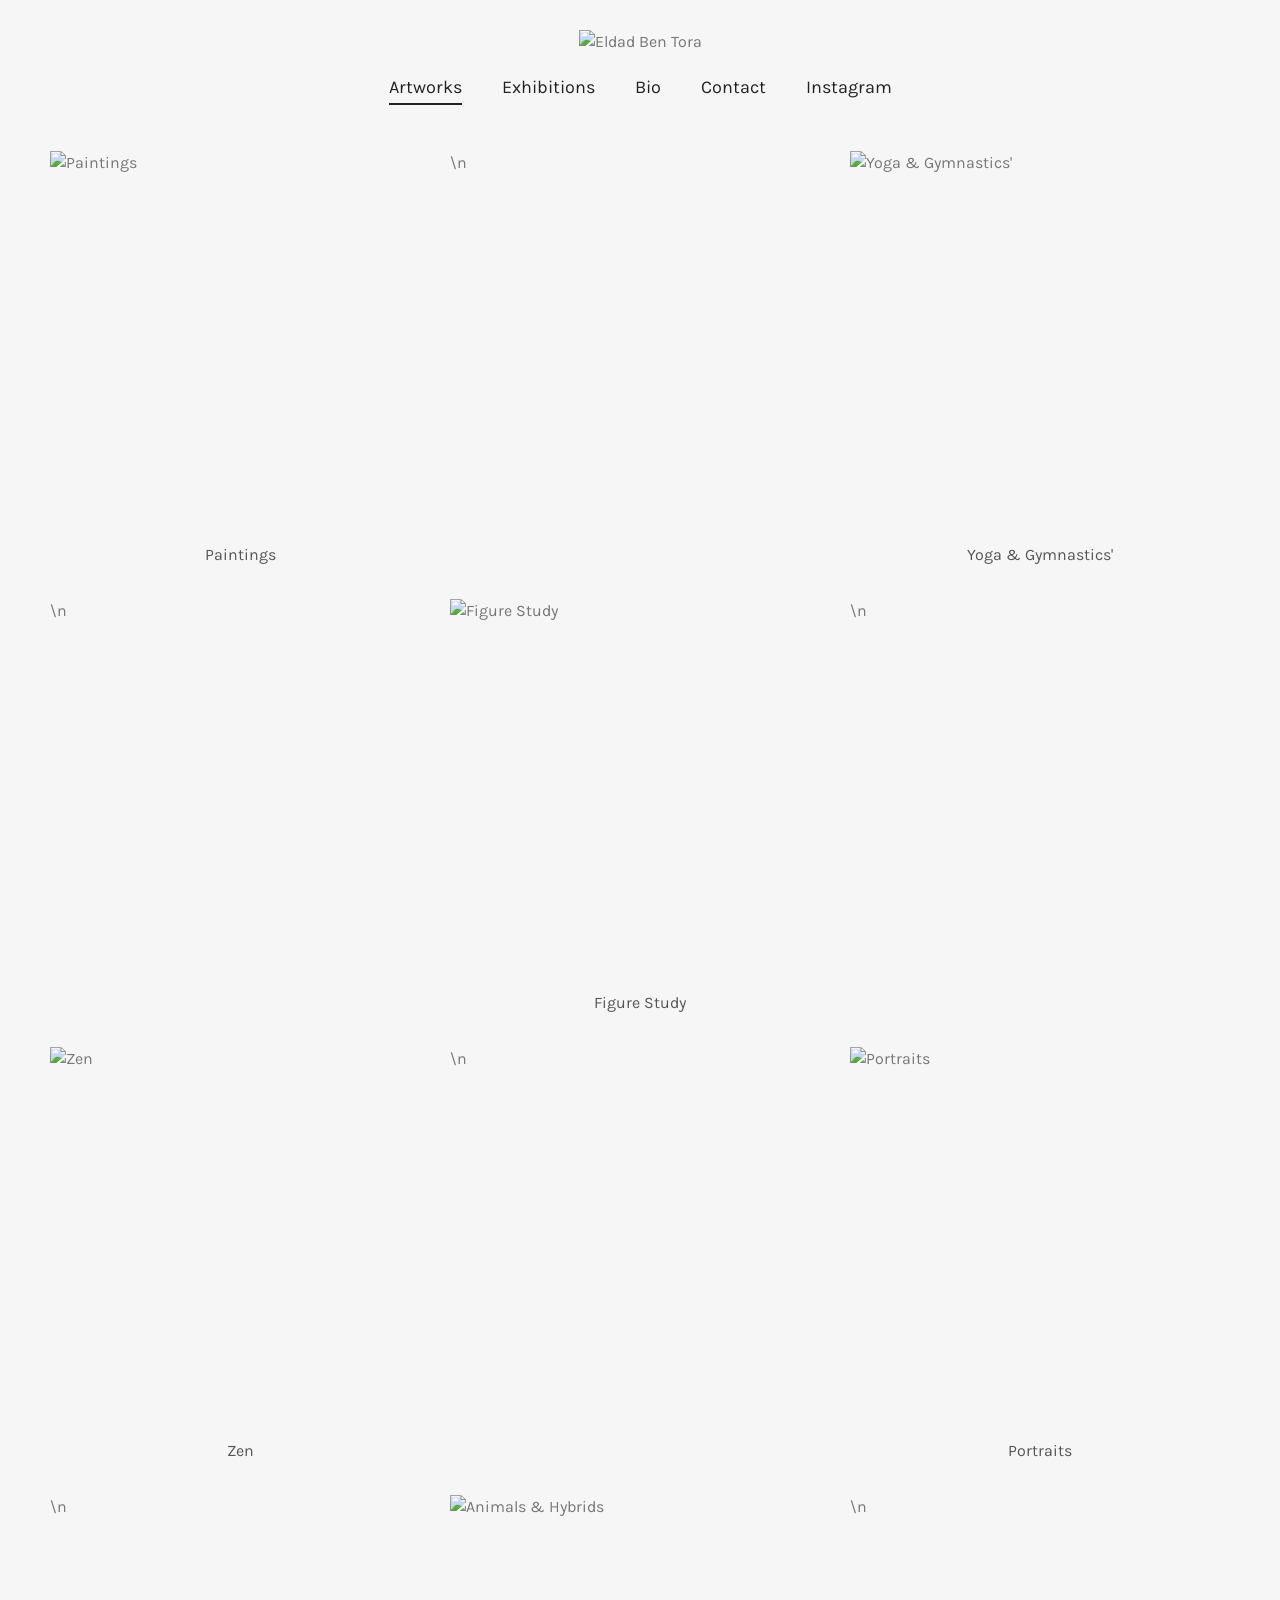
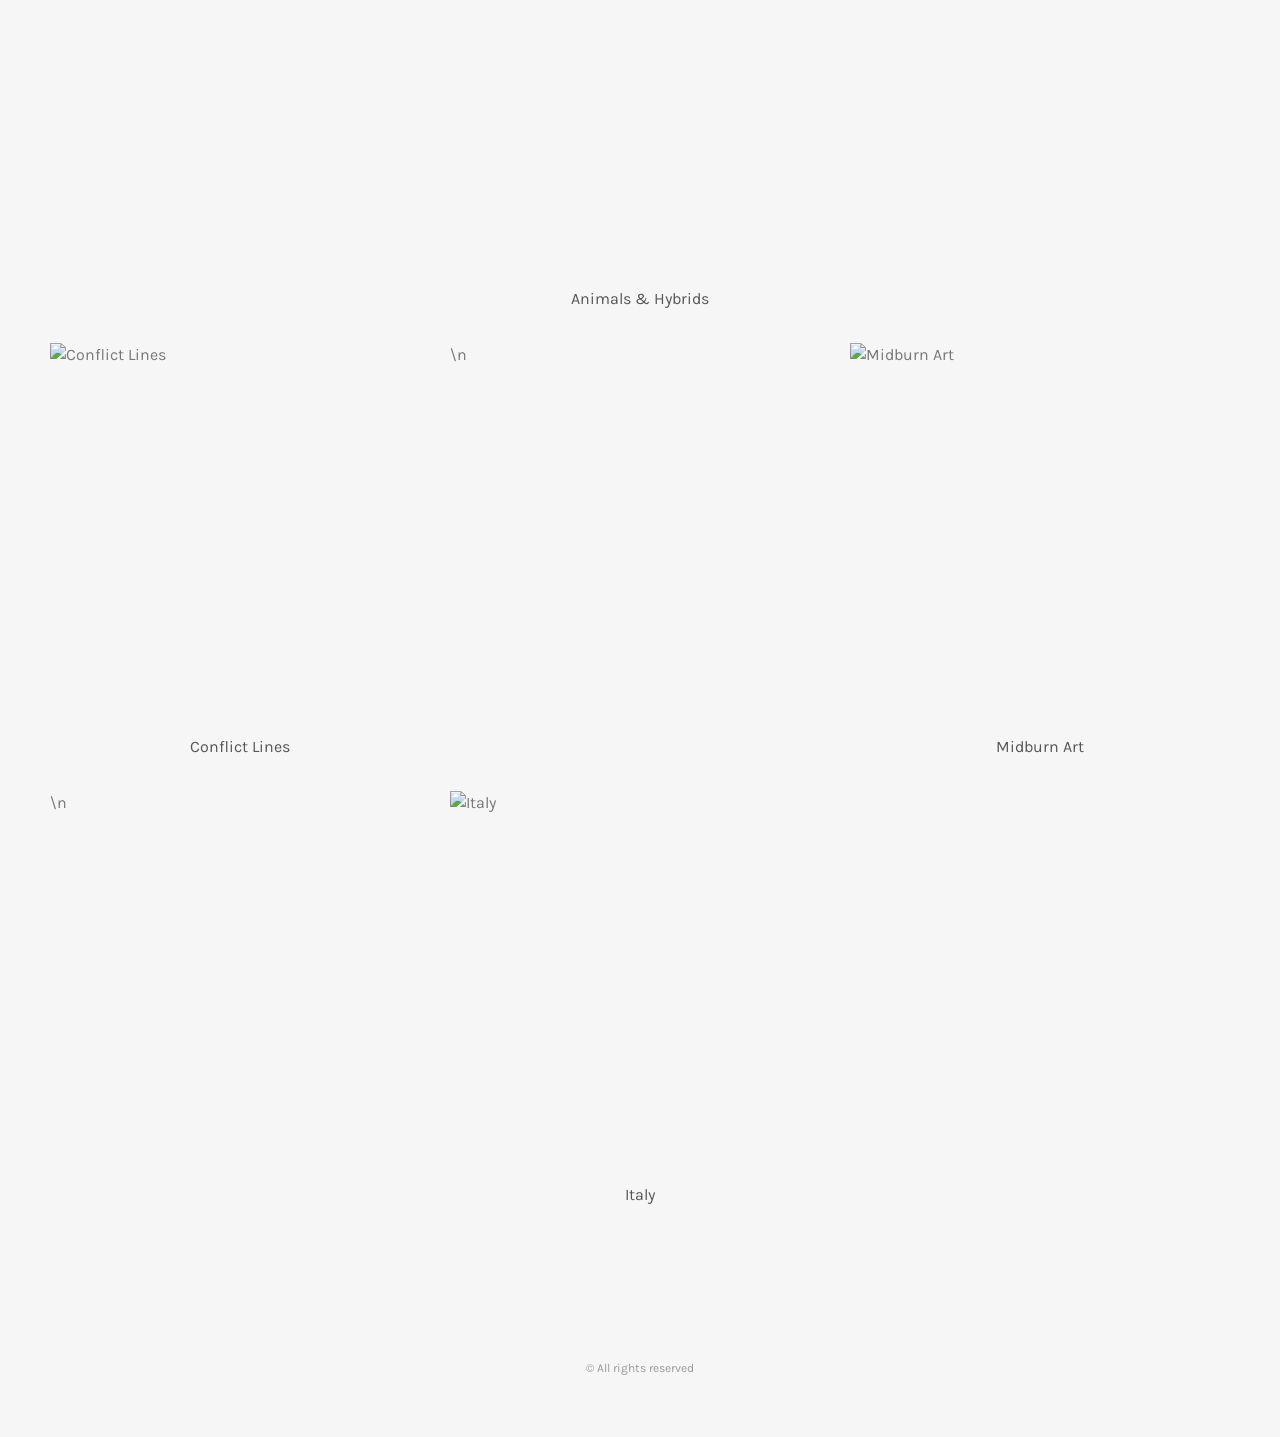
==== artworks/index.html @ 2fcf6ade "Create index.html" ====
<!DOCTYPE html>
<html lang="en">
<head>
<meta charset="UTF-8">
<meta name="viewport" content="width=device-width, initial-scale=1.0">
<title>Drawings and paintings by Eldad Ben Tora - Eldad Ben Tora's Portfolio</title>
<link rel="stylesheet" href="/css/style.css">
</head>
<body>
<header>
  <a href="/" class="logo-link">
    <img src="https://format.creatorcdn.com/0f0a5104-fc43-41b7-b732-f68657469186/0/0/0/0,0,2900,700,960,700/0-0-0/1f4c586d-6fcb-4d92-a071-f5278bee3d7c/1/1/EBT6.png" alt="Eldad Ben Tora" class="logo">
  </a>
  <nav>
    <ul>
      <li class="item selected"><a href="/artworks">Artworks</a></li>
      <li class="item"><a href="/exhibitions">Exhibitions</a></li>
      <li class="item"><a href="/bio">Bio</a></li>
      <li class="item"><a href="/contact">Contact</a></li>
      <li class="item"><a href="https://www.instagram.com/art.by.eldad" target="_blank" rel="noopener">Instagram</a></li>
    </ul>
  </nav>
</header>
<main>
  <div class="artwork-grid">
  <div class="artwork-item"><a href="/artworks/paintings" class="artwork-category"><img src="https://format.creatorcdn.com/0f0a5104-fc43-41b7-b732-f68657469186/0/0/0/53,106,474,527,400,400/0-0-0/f728ad2e-c3bc-46a6-b034-6a173315023b/1/2/964c07_a39491e2a53f4927968f55b7464bc3d4~mv2.webp" alt="Paintings" loading="lazy"></a><div class="artwork-category-title">Paintings</div></div>\n  <div class="artwork-item"><a href="/artworks/body" class="artwork-category"><img src="https://format.creatorcdn.com/0f0a5104-fc43-41b7-b732-f68657469186/0/0/0/215,22,1557,1364,400,400/0-0-0/ec7a983e-644d-41c9-bd8b-bf77e617b256/1/2/20240806_151515.jpg" alt="Yoga & Gymnastics'" loading="lazy"></a><div class="artwork-category-title">Yoga & Gymnastics'</div></div>\n  <div class="artwork-item"><a href="/artworks/figure-study" class="artwork-category"><img src="https://format.creatorcdn.com/0f0a5104-fc43-41b7-b732-f68657469186/0/0/0/0,513,2505,3018,400,400/0-0-0/1d5f5ac3-4804-42f3-a9f0-b1c32ffd4b2f/1/2/20201006_125530.jpg" alt="Figure Study" loading="lazy"></a><div class="artwork-category-title">Figure Study</div></div>\n  <div class="artwork-item"><a href="/artworks/zen" class="artwork-category"><img src="https://format.creatorcdn.com/0f0a5104-fc43-41b7-b732-f68657469186/0/0/0/1080,317,2577,1814,400,400/0-0-0/73eb2ce1-e8f9-4ee2-be63-7658ef338952/1/2/20240220_141107~2.jpg" alt="Zen" loading="lazy"></a><div class="artwork-category-title">Zen</div></div>\n  <div class="artwork-item"><a href="/artworks/portraits" class="artwork-category"><img src="https://format.creatorcdn.com/0f0a5104-fc43-41b7-b732-f68657469186/0/0/0/695,453,2332,2091,400,400/0-0-0/16691c66-45b0-4b1e-a230-a2b52ade3319/1/2/IMG_20200704_145941.jpg" alt="Portraits" loading="lazy"></a><div class="artwork-category-title">Portraits</div></div>\n  <div class="artwork-item"><a href="/artworks/animals" class="artwork-category"><img src="https://format.creatorcdn.com/0f0a5104-fc43-41b7-b732-f68657469186/0/0/0/787,108,2358,1679,400,400/0-0-0/cf5c4dcd-28ed-4890-9f5e-cda8e5965382/1/2/20240912_173924.jpg" alt="Animals & Hybrids" loading="lazy"></a><div class="artwork-category-title">Animals & Hybrids</div></div>\n  <div class="artwork-item"><a href="/artworks/maps" class="artwork-category"><img src="https://format.creatorcdn.com/0f0a5104-fc43-41b7-b732-f68657469186/0/0/0/875,0,2377,1502,400,400/0-0-0/e4f3ad2a-65a2-4cd3-a7a6-d68d6e2dad93/1/2/20230627_140455.jpg" alt="Conflict Lines" loading="lazy"></a><div class="artwork-category-title">Conflict Lines</div></div>\n  <div class="artwork-item"><a href="/artworks/midburn-art" class="artwork-category"><img src="https://format.creatorcdn.com/0f0a5104-fc43-41b7-b732-f68657469186/0/0/0/63,0,697,634,400,400/0-0-0/6386c3c4-c040-4f77-a625-50e7cbd58a82/1/2/964c07_3744c6c40a854194a92b27ff9aff8bfc~mv2.webp" alt="Midburn Art" loading="lazy"></a><div class="artwork-category-title">Midburn Art</div></div>\n  <div class="artwork-item"><a href="/artworks/italy" class="artwork-category"><img src="https://format.creatorcdn.com/0f0a5104-fc43-41b7-b732-f68657469186/0/0/0/533,0,3022,2489,400,400/0-0-0/af54c8ac-f24d-4413-ad57-8239fa208ef5/1/2/20201006_101326.jpg" alt="Italy" loading="lazy"></a><div class="artwork-category-title">Italy</div></div>
  </div>
</main>
<footer>
  <p>&copy; All rights reserved</p>
</footer>
</body>
</html>
---- css/style.css ----
/* Eldad Ben Tora Portfolio - CSS */
@import url('https://fonts.googleapis.com/css2?family=Karla:wght@400;700&display=swap');

*, *::before, *::after {
  box-sizing: border-box;
  margin: 0;
  padding: 0;
}

body {
  background-color: #f7f6f6;
  color: #777;
  font-family: 'Karla', sans-serif;
  font-size: 16px;
  line-height: 1.5;
}

a {
  color: inherit;
  text-decoration: none;
}

/* Header */
header {
  padding: 30px 0 50px;
  text-align: center;
}

.logo-link {
  display: block;
  margin-bottom: 20px;
}

.logo {
  max-width: 250px;
  height: auto;
}

/* Navigation */
nav ul {
  list-style: none;
  display: flex;
  justify-content: center;
  gap: 40px;
  padding: 0;
}

nav ul li a {
  font-size: 18px;
  color: #222;
  text-decoration: none;
  padding-bottom: 5px;
  border-bottom: 2px solid transparent;
  transition: border-color 0.2s;
}

nav ul li.selected a,
nav ul li a:hover {
  border-bottom-color: #222;
}

/* Main content */
main {
  padding: 0 50px;
  max-width: 1300px;
  margin: 0 auto;
}

/* Artwork grid (categories) */
.artwork-grid {
  display: grid;
  grid-template-columns: repeat(3, 1fr);
  gap: 20px;
  margin-bottom: 60px;
}

.artwork-category {
  display: block;
  position: relative;
  cursor: pointer;
}

.artwork-category img {
  width: 100%;
  aspect-ratio: 1;
  object-fit: cover;
  display: block;
}

.artwork-category-title {
  text-align: center;
  padding: 12px 0;
  color: #555;
  font-size: 16px;
}

/* Gallery grid */
.gallery-grid {
  display: grid;
  grid-template-columns: repeat(2, 1fr);
  gap: 20px;
  margin-bottom: 60px;
}

.gallery-grid img {
  width: 100%;
  height: auto;
  display: block;
  cursor: pointer;
  transition: opacity 0.2s;
}

.gallery-grid img:hover {
  opacity: 0.85;
}

/* Lightbox */
.lightbox {
  display: none;
  position: fixed;
  top: 0; left: 0;
  width: 100%; height: 100%;
  background: rgba(0,0,0,0.9);
  z-index: 1000;
  justify-content: center;
  align-items: center;
  cursor: pointer;
}

.lightbox.active {
  display: flex;
}

.lightbox img {
  max-width: 90vw;
  max-height: 90vh;
  object-fit: contain;
}

.lightbox-close {
  position: absolute;
  top: 20px;
  right: 30px;
  color: #fff;
  font-size: 40px;
  cursor: pointer;
  font-weight: bold;
  line-height: 1;
}

/* Exhibitions page */
.exhibitions-content {
  max-width: 800px;
  margin: 0 auto 40px;
}

.exhibitions-content ul {
  list-style: none;
  padding: 0;
}

.exhibitions-content ul li {
  padding: 10px 0;
  border-bottom: 1px solid #e5e5e5;
  font-size: 16px;
  color: #555;
}

.exhibitions-photos {
  display: grid;
  grid-template-columns: repeat(2, 1fr);
  gap: 20px;
  margin-bottom: 60px;
}

.exhibitions-photos img {
  width: 100%;
  height: auto;
  display: block;
}

/* Bio page */
.bio-content {
  display: grid;
  grid-template-columns: 380px 1fr;
  gap: 60px;
  max-width: 1000px;
  margin: 0 auto 60px;
}

.bio-content img {
  width: 100%;
  height: auto;
}

.bio-text h2 {
  font-size: 22px;
  font-weight: bold;
  color: #333;
  margin-bottom: 20px;
}

.bio-text p {
  margin-bottom: 16px;
  line-height: 1.7;
}

/* Contact page */
.contact-content {
  display: grid;
  grid-template-columns: 380px 1fr;
  gap: 60px;
  max-width: 900px;
  margin: 0 auto 60px;
}

.contact-content img {
  width: 100%;
  height: auto;
}

.contact-info {
  font-size: 14px;
  color: #777;
  margin-top: 12px;
}

.contact-info a {
  color: #555;
}

.contact-form {
  display: flex;
  flex-direction: column;
  gap: 12px;
}

.contact-form input,
.contact-form textarea {
  width: 100%;
  padding: 12px;
  border: 1px solid #ddd;
  background: #fff;
  font-family: 'Karla', sans-serif;
  font-size: 15px;
  color: #555;
  outline: none;
  border-radius: 0;
}

.contact-form textarea {
  height: 200px;
  resize: vertical;
}

.contact-form button {
  background: #222;
  color: #fff;
  border: none;
  padding: 12px 24px;
  font-size: 15px;
  cursor: pointer;
  font-family: 'Karla', sans-serif;
  align-self: flex-start;
}

.contact-form button:hover {
  background: #444;
}

.contact-form h2 {
  font-size: 22px;
  font-weight: bold;
  color: #333;
  margin-bottom: 10px;
}

/* Footer */
footer {
  text-align: center;
  padding: 80px 0 60px;
  font-size: 12px;
  color: #999;
}

/* Back link */
.back-link {
  display: inline-block;
  margin-bottom: 30px;
  color: #555;
  font-size: 14px;
}

.back-link::before {
  content: '\2190 ';
}

/* Responsive */
@media (max-width: 768px) {
  main {
    padding: 0 20px;
  }
  
  .artwork-grid {
    grid-template-columns: repeat(2, 1fr);
    gap: 15px;
  }
  
  .gallery-grid {
    grid-template-columns: 1fr;
  }
  
  .bio-content,
  .contact-content {
    grid-template-columns: 1fr;
  }
  
  nav ul {
    gap: 20px;
    flex-wrap: wrap;
  }
  
  .exhibitions-photos {
    grid-template-columns: 1fr;
  }
}

@media (max-width: 480px) {
  .artwork-grid {
    grid-template-columns: 1fr;
  }
}
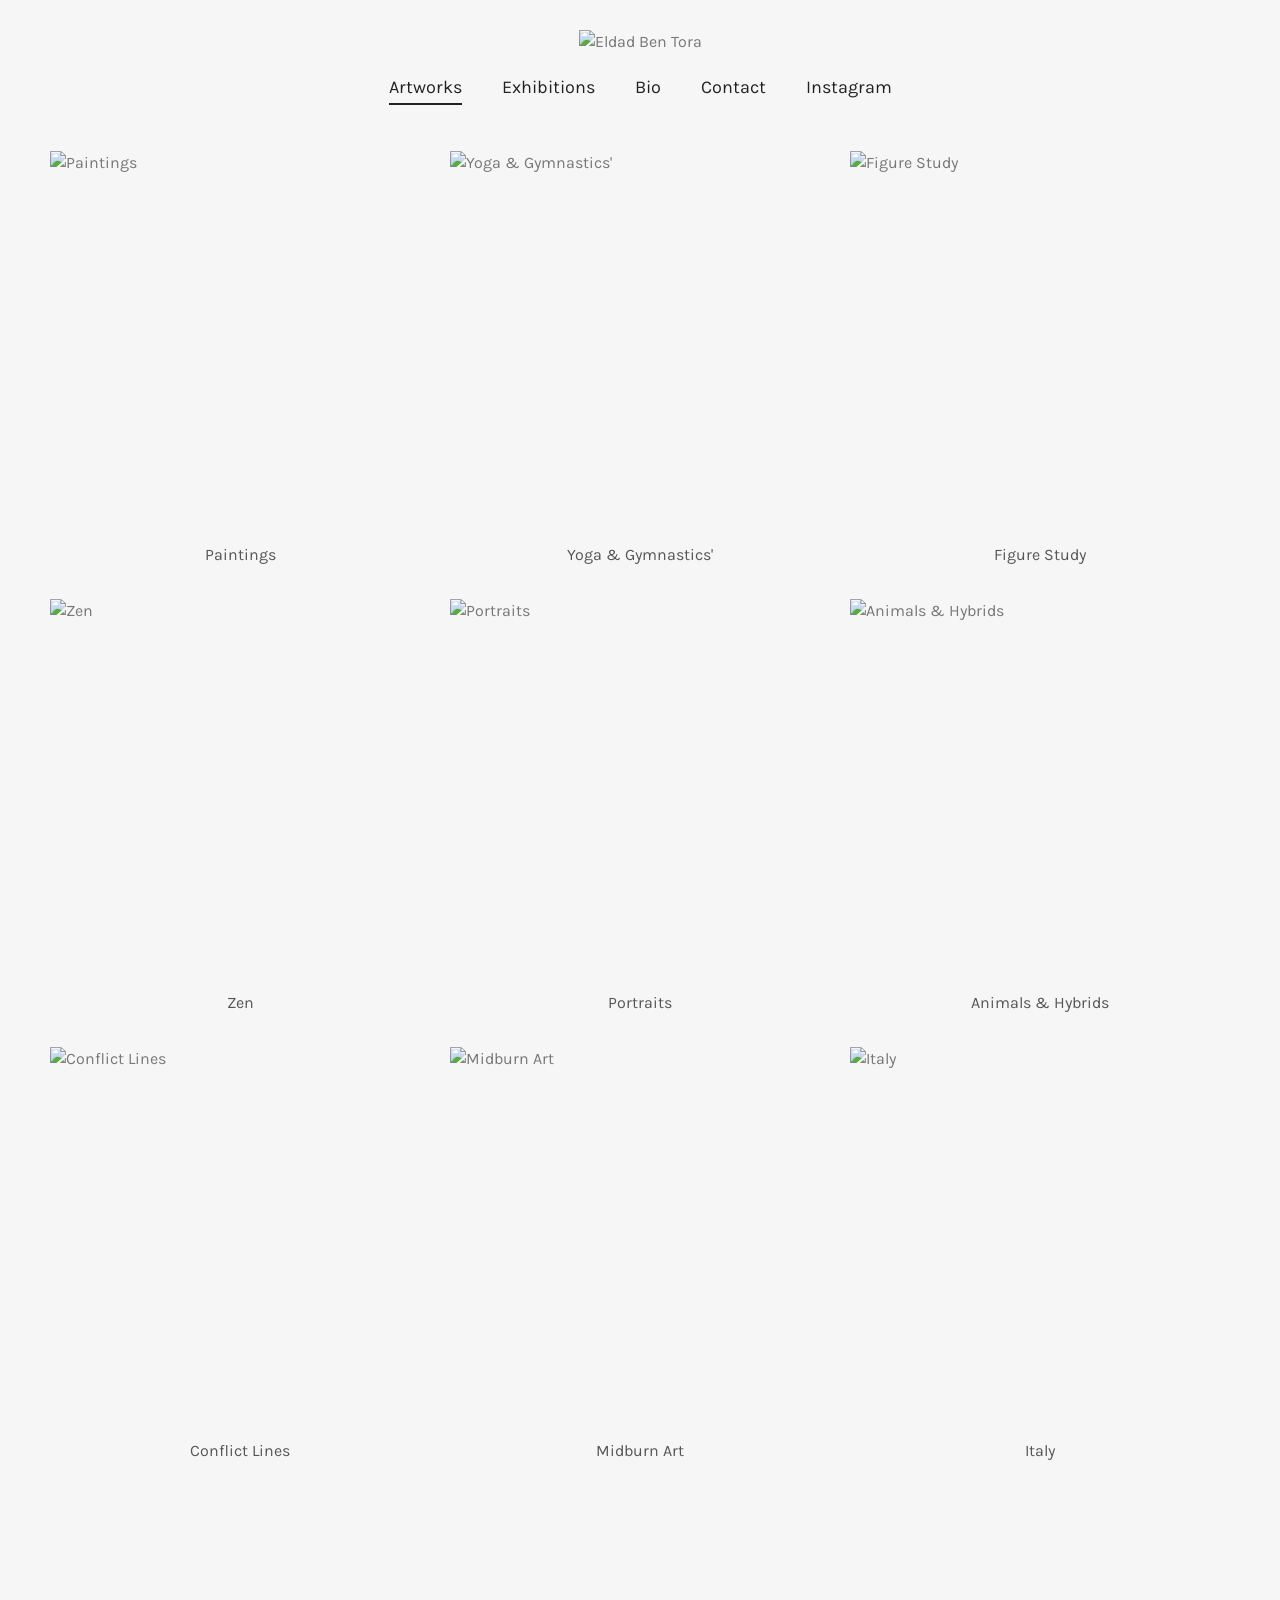
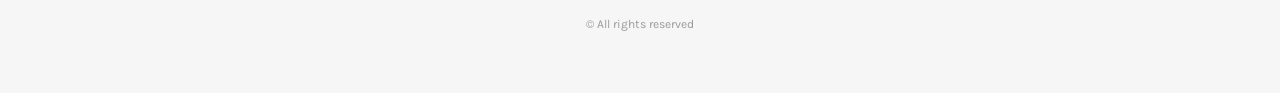
==== commit 18999ad2: "Update index.html" ====
--- a/artworks/index.html
+++ b/artworks/index.html
@@ -1,33 +1 @@
-<!DOCTYPE html>
-<html lang="en">
-<head>
-<meta charset="UTF-8">
-<meta name="viewport" content="width=device-width, initial-scale=1.0">
-<title>Drawings and paintings by Eldad Ben Tora - Eldad Ben Tora's Portfolio</title>
-<link rel="stylesheet" href="/css/style.css">
-</head>
-<body>
-<header>
-  <a href="/" class="logo-link">
-    <img src="https://format.creatorcdn.com/0f0a5104-fc43-41b7-b732-f68657469186/0/0/0/0,0,2900,700,960,700/0-0-0/1f4c586d-6fcb-4d92-a071-f5278bee3d7c/1/1/EBT6.png" alt="Eldad Ben Tora" class="logo">
-  </a>
-  <nav>
-    <ul>
-      <li class="item selected"><a href="/artworks">Artworks</a></li>
-      <li class="item"><a href="/exhibitions">Exhibitions</a></li>
-      <li class="item"><a href="/bio">Bio</a></li>
-      <li class="item"><a href="/contact">Contact</a></li>
-      <li class="item"><a href="https://www.instagram.com/art.by.eldad" target="_blank" rel="noopener">Instagram</a></li>
-    </ul>
-  </nav>
-</header>
-<main>
-  <div class="artwork-grid">
-  <div class="artwork-item"><a href="/artworks/paintings" class="artwork-category"><img src="https://format.creatorcdn.com/0f0a5104-fc43-41b7-b732-f68657469186/0/0/0/53,106,474,527,400,400/0-0-0/f728ad2e-c3bc-46a6-b034-6a173315023b/1/2/964c07_a39491e2a53f4927968f55b7464bc3d4~mv2.webp" alt="Paintings" loading="lazy"></a><div class="artwork-category-title">Paintings</div></div>\n  <div class="artwork-item"><a href="/artworks/body" class="artwork-category"><img src="https://format.creatorcdn.com/0f0a5104-fc43-41b7-b732-f68657469186/0/0/0/215,22,1557,1364,400,400/0-0-0/ec7a983e-644d-41c9-bd8b-bf77e617b256/1/2/20240806_151515.jpg" alt="Yoga & Gymnastics'" loading="lazy"></a><div class="artwork-category-title">Yoga & Gymnastics'</div></div>\n  <div class="artwork-item"><a href="/artworks/figure-study" class="artwork-category"><img src="https://format.creatorcdn.com/0f0a5104-fc43-41b7-b732-f68657469186/0/0/0/0,513,2505,3018,400,400/0-0-0/1d5f5ac3-4804-42f3-a9f0-b1c32ffd4b2f/1/2/20201006_125530.jpg" alt="Figure Study" loading="lazy"></a><div class="artwork-category-title">Figure Study</div></div>\n  <div class="artwork-item"><a href="/artworks/zen" class="artwork-category"><img src="https://format.creatorcdn.com/0f0a5104-fc43-41b7-b732-f68657469186/0/0/0/1080,317,2577,1814,400,400/0-0-0/73eb2ce1-e8f9-4ee2-be63-7658ef338952/1/2/20240220_141107~2.jpg" alt="Zen" loading="lazy"></a><div class="artwork-category-title">Zen</div></div>\n  <div class="artwork-item"><a href="/artworks/portraits" class="artwork-category"><img src="https://format.creatorcdn.com/0f0a5104-fc43-41b7-b732-f68657469186/0/0/0/695,453,2332,2091,400,400/0-0-0/16691c66-45b0-4b1e-a230-a2b52ade3319/1/2/IMG_20200704_145941.jpg" alt="Portraits" loading="lazy"></a><div class="artwork-category-title">Portraits</div></div>\n  <div class="artwork-item"><a href="/artworks/animals" class="artwork-category"><img src="https://format.creatorcdn.com/0f0a5104-fc43-41b7-b732-f68657469186/0/0/0/787,108,2358,1679,400,400/0-0-0/cf5c4dcd-28ed-4890-9f5e-cda8e5965382/1/2/20240912_173924.jpg" alt="Animals & Hybrids" loading="lazy"></a><div class="artwork-category-title">Animals & Hybrids</div></div>\n  <div class="artwork-item"><a href="/artworks/maps" class="artwork-category"><img src="https://format.creatorcdn.com/0f0a5104-fc43-41b7-b732-f68657469186/0/0/0/875,0,2377,1502,400,400/0-0-0/e4f3ad2a-65a2-4cd3-a7a6-d68d6e2dad93/1/2/20230627_140455.jpg" alt="Conflict Lines" loading="lazy"></a><div class="artwork-category-title">Conflict Lines</div></div>\n  <div class="artwork-item"><a href="/artworks/midburn-art" class="artwork-category"><img src="https://format.creatorcdn.com/0f0a5104-fc43-41b7-b732-f68657469186/0/0/0/63,0,697,634,400,400/0-0-0/6386c3c4-c040-4f77-a625-50e7cbd58a82/1/2/964c07_3744c6c40a854194a92b27ff9aff8bfc~mv2.webp" alt="Midburn Art" loading="lazy"></a><div class="artwork-category-title">Midburn Art</div></div>\n  <div class="artwork-item"><a href="/artworks/italy" class="artwork-category"><img src="https://format.creatorcdn.com/0f0a5104-fc43-41b7-b732-f68657469186/0/0/0/533,0,3022,2489,400,400/0-0-0/af54c8ac-f24d-4413-ad57-8239fa208ef5/1/2/20201006_101326.jpg" alt="Italy" loading="lazy"></a><div class="artwork-category-title">Italy</div></div>
-  </div>
-</main>
-<footer>
-  <p>&copy; All rights reserved</p>
-</footer>
-</body>
-</html>
+<!DOCTYPE html><html lang="en"><head><meta charset="UTF-8"><meta name="viewport" content="width=device-width, initial-scale=1.0"><title>Drawings and paintings by Eldad Ben Tora - Portfolio</title><link rel="stylesheet" href="/css/style.css"></head><body><header><a href="/" class="logo-link"><img src="https://format.creatorcdn.com/0f0a5104-fc43-41b7-b732-f68657469186/0/0/0/0,0,2900,700,960,700/0-0-0/1f4c586d-6fcb-4d92-a071-f5278bee3d7c/1/1/EBT6.png" alt="Eldad Ben Tora" class="logo"></a><nav><ul><li class="item selected"><a href="/artworks">Artworks</a></li><li class="item"><a href="/exhibitions">Exhibitions</a></li><li class="item"><a href="/bio">Bio</a></li><li class="item"><a href="/contact">Contact</a></li><li class="item"><a href="https://www.instagram.com/art.by.eldad" target="_blank" rel="noopener">Instagram</a></li></ul></nav></header><main><div class="artwork-grid"><div class="artwork-item"><a href="/artworks/paintings" class="artwork-category"><img src="https://format.creatorcdn.com/0f0a5104-fc43-41b7-b732-f68657469186/0/0/0/53,106,474,527,400,400/0-0-0/f728ad2e-c3bc-46a6-b034-6a173315023b/1/2/964c07_a39491e2a53f4927968f55b7464bc3d4~mv2.webp" alt="Paintings" loading="lazy"></a><div class="artwork-category-title">Paintings</div></div><div class="artwork-item"><a href="/artworks/body" class="artwork-category"><img src="https://format.creatorcdn.com/0f0a5104-fc43-41b7-b732-f68657469186/0/0/0/215,22,1557,1364,400,400/0-0-0/ec7a983e-644d-41c9-bd8b-bf77e617b256/1/2/20240806_151515.jpg" alt="Yoga &amp; Gymnastics'" loading="lazy"></a><div class="artwork-category-title">Yoga &amp; Gymnastics'</div></div><div class="artwork-item"><a href="/artworks/figure-study" class="artwork-category"><img src="https://format.creatorcdn.com/0f0a5104-fc43-41b7-b732-f68657469186/0/0/0/0,513,2505,3018,400,400/0-0-0/1d5f5ac3-4804-42f3-a9f0-b1c32ffd4b2f/1/2/20201006_125530.jpg" alt="Figure Study" loading="lazy"></a><div class="artwork-category-title">Figure Study</div></div><div class="artwork-item"><a href="/artworks/zen" class="artwork-category"><img src="https://format.creatorcdn.com/0f0a5104-fc43-41b7-b732-f68657469186/0/0/0/1080,317,2577,1814,400,400/0-0-0/73eb2ce1-e8f9-4ee2-be63-7658ef338952/1/2/20240220_141107~2.jpg" alt="Zen" loading="lazy"></a><div class="artwork-category-title">Zen</div></div><div class="artwork-item"><a href="/artworks/portraits" class="artwork-category"><img src="https://format.creatorcdn.com/0f0a5104-fc43-41b7-b732-f68657469186/0/0/0/695,453,2332,2091,400,400/0-0-0/16691c66-45b0-4b1e-a230-a2b52ade3319/1/2/IMG_20200704_145941.jpg" alt="Portraits" loading="lazy"></a><div class="artwork-category-title">Portraits</div></div><div class="artwork-item"><a href="/artworks/animals" class="artwork-category"><img src="https://format.creatorcdn.com/0f0a5104-fc43-41b7-b732-f68657469186/0/0/0/787,108,2358,1679,400,400/0-0-0/cf5c4dcd-28ed-4890-9f5e-cda8e5965382/1/2/20240912_173924.jpg" alt="Animals &amp; Hybrids" loading="lazy"></a><div class="artwork-category-title">Animals &amp; Hybrids</div></div><div class="artwork-item"><a href="/artworks/maps" class="artwork-category"><img src="https://format.creatorcdn.com/0f0a5104-fc43-41b7-b732-f68657469186/0/0/0/875,0,2377,1502,400,400/0-0-0/e4f3ad2a-65a2-4cd3-a7a6-d68d6e2dad93/1/2/20230627_140455.jpg" alt="Conflict Lines" loading="lazy"></a><div class="artwork-category-title">Conflict Lines</div></div><div class="artwork-item"><a href="/artworks/midburn-art" class="artwork-category"><img src="https://format.creatorcdn.com/0f0a5104-fc43-41b7-b732-f68657469186/0/0/0/63,0,697,634,400,400/0-0-0/6386c3c4-c040-4f77-a625-50e7cbd58a82/1/2/964c07_3744c6c40a854194a92b27ff9aff8bfc~mv2.webp" alt="Midburn Art" loading="lazy"></a><div class="artwork-category-title">Midburn Art</div></div><div class="artwork-item"><a href="/artworks/italy" class="artwork-category"><img src="https://format.creatorcdn.com/0f0a5104-fc43-41b7-b732-f68657469186/0/0/0/533,0,3022,2489,400,400/0-0-0/af54c8ac-f24d-4413-ad57-8239fa208ef5/1/2/20201006_101326.jpg" alt="Italy" loading="lazy"></a><div class="artwork-category-title">Italy</div></div></div></main><footer><p>&copy; All rights reserved</p></footer></body></html>
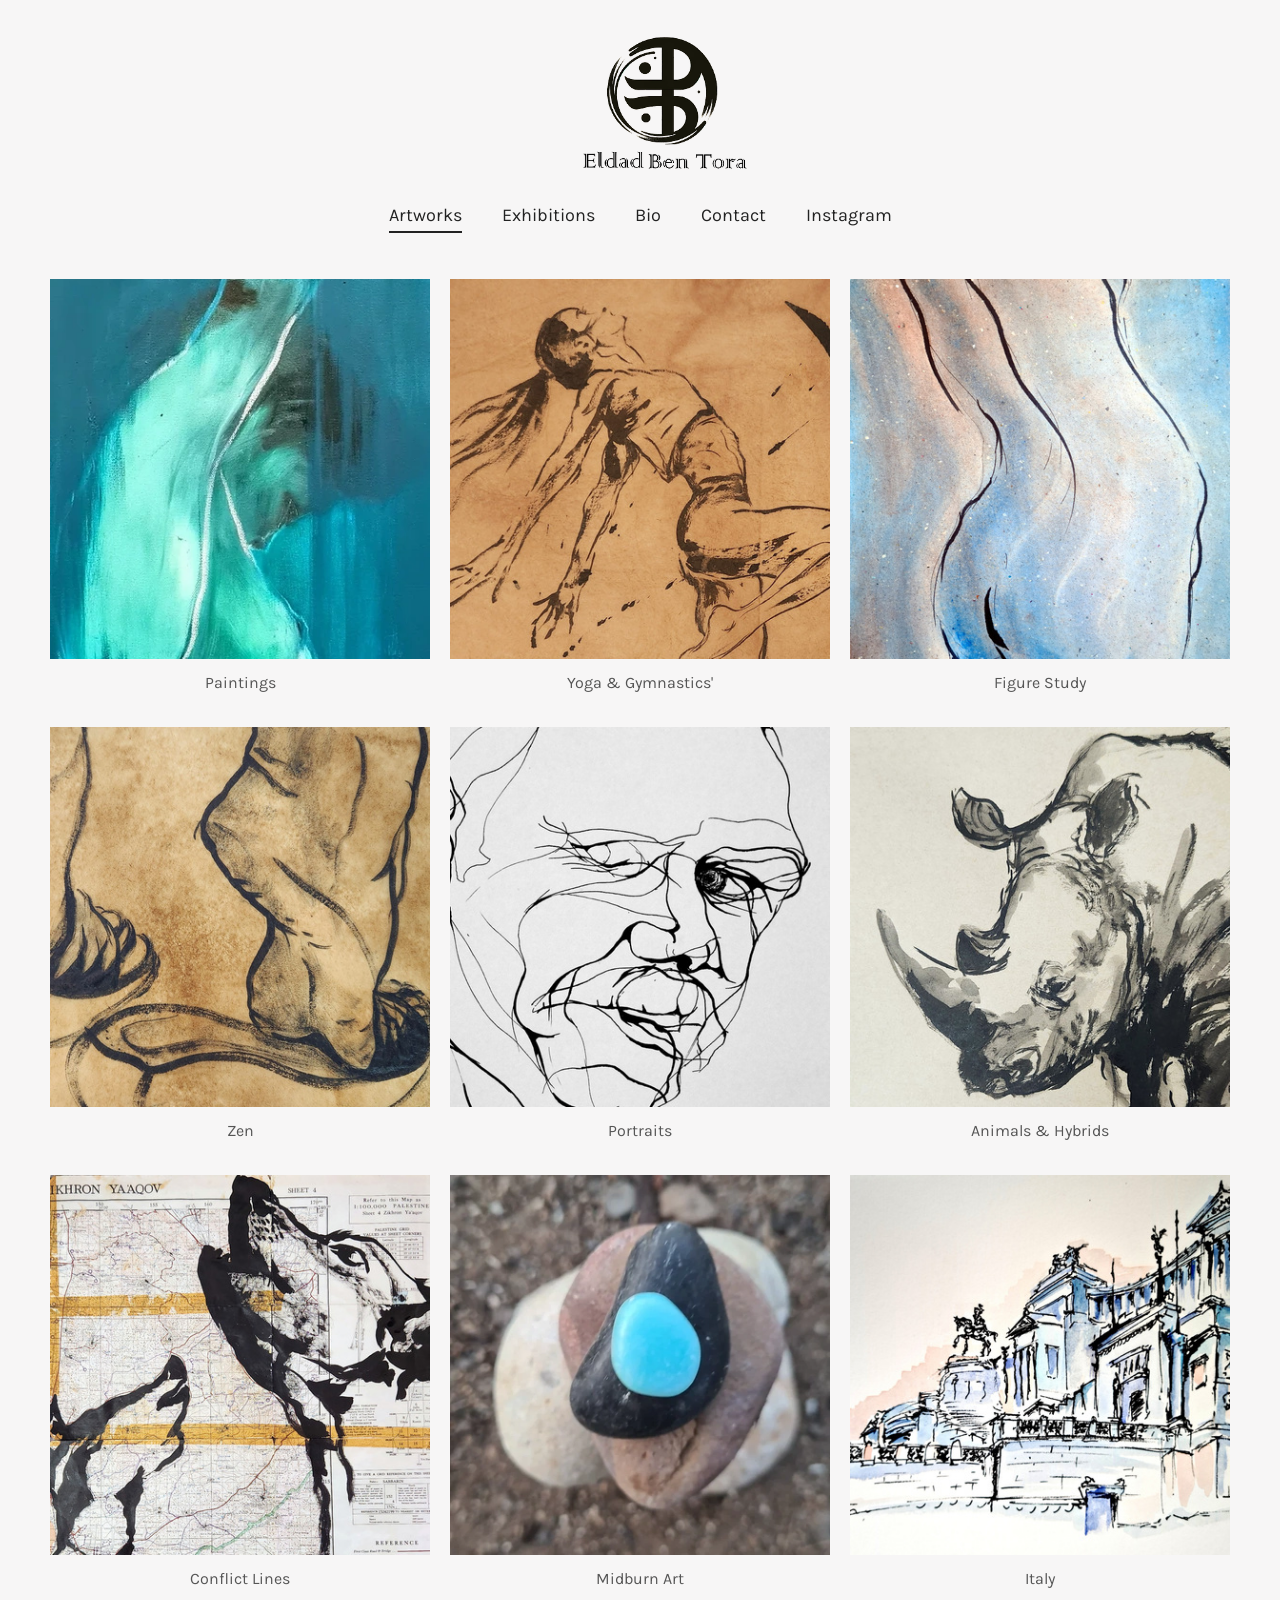
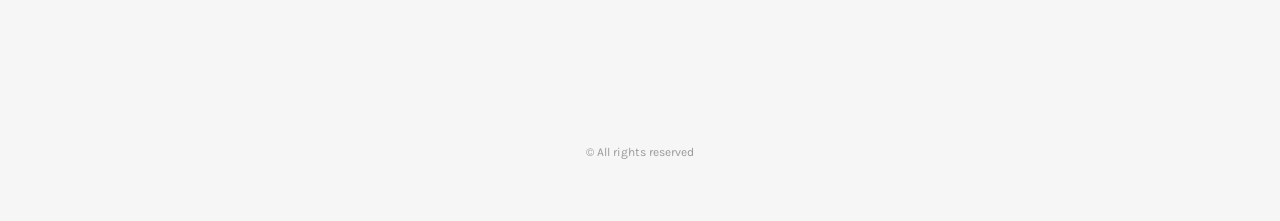
==== commit e9b21dea: "Self-host images on Vercel (remove Format CDN dependency)" ====
--- a/artworks/index.html
+++ b/artworks/index.html
@@ -1 +1 @@
-<!DOCTYPE html><html lang="en"><head><meta charset="UTF-8"><meta name="viewport" content="width=device-width, initial-scale=1.0"><title>Drawings and paintings by Eldad Ben Tora - Portfolio</title><link rel="stylesheet" href="/css/style.css"></head><body><header><a href="/" class="logo-link"><img src="https://format.creatorcdn.com/0f0a5104-fc43-41b7-b732-f68657469186/0/0/0/0,0,2900,700,960,700/0-0-0/1f4c586d-6fcb-4d92-a071-f5278bee3d7c/1/1/EBT6.png" alt="Eldad Ben Tora" class="logo"></a><nav><ul><li class="item selected"><a href="/artworks">Artworks</a></li><li class="item"><a href="/exhibitions">Exhibitions</a></li><li class="item"><a href="/bio">Bio</a></li><li class="item"><a href="/contact">Contact</a></li><li class="item"><a href="https://www.instagram.com/art.by.eldad" target="_blank" rel="noopener">Instagram</a></li></ul></nav></header><main><div class="artwork-grid"><div class="artwork-item"><a href="/artworks/paintings" class="artwork-category"><img src="https://format.creatorcdn.com/0f0a5104-fc43-41b7-b732-f68657469186/0/0/0/53,106,474,527,400,400/0-0-0/f728ad2e-c3bc-46a6-b034-6a173315023b/1/2/964c07_a39491e2a53f4927968f55b7464bc3d4~mv2.webp" alt="Paintings" loading="lazy"></a><div class="artwork-category-title">Paintings</div></div><div class="artwork-item"><a href="/artworks/body" class="artwork-category"><img src="https://format.creatorcdn.com/0f0a5104-fc43-41b7-b732-f68657469186/0/0/0/215,22,1557,1364,400,400/0-0-0/ec7a983e-644d-41c9-bd8b-bf77e617b256/1/2/20240806_151515.jpg" alt="Yoga &amp; Gymnastics'" loading="lazy"></a><div class="artwork-category-title">Yoga &amp; Gymnastics'</div></div><div class="artwork-item"><a href="/artworks/figure-study" class="artwork-category"><img src="https://format.creatorcdn.com/0f0a5104-fc43-41b7-b732-f68657469186/0/0/0/0,513,2505,3018,400,400/0-0-0/1d5f5ac3-4804-42f3-a9f0-b1c32ffd4b2f/1/2/20201006_125530.jpg" alt="Figure Study" loading="lazy"></a><div class="artwork-category-title">Figure Study</div></div><div class="artwork-item"><a href="/artworks/zen" class="artwork-category"><img src="https://format.creatorcdn.com/0f0a5104-fc43-41b7-b732-f68657469186/0/0/0/1080,317,2577,1814,400,400/0-0-0/73eb2ce1-e8f9-4ee2-be63-7658ef338952/1/2/20240220_141107~2.jpg" alt="Zen" loading="lazy"></a><div class="artwork-category-title">Zen</div></div><div class="artwork-item"><a href="/artworks/portraits" class="artwork-category"><img src="https://format.creatorcdn.com/0f0a5104-fc43-41b7-b732-f68657469186/0/0/0/695,453,2332,2091,400,400/0-0-0/16691c66-45b0-4b1e-a230-a2b52ade3319/1/2/IMG_20200704_145941.jpg" alt="Portraits" loading="lazy"></a><div class="artwork-category-title">Portraits</div></div><div class="artwork-item"><a href="/artworks/animals" class="artwork-category"><img src="https://format.creatorcdn.com/0f0a5104-fc43-41b7-b732-f68657469186/0/0/0/787,108,2358,1679,400,400/0-0-0/cf5c4dcd-28ed-4890-9f5e-cda8e5965382/1/2/20240912_173924.jpg" alt="Animals &amp; Hybrids" loading="lazy"></a><div class="artwork-category-title">Animals &amp; Hybrids</div></div><div class="artwork-item"><a href="/artworks/maps" class="artwork-category"><img src="https://format.creatorcdn.com/0f0a5104-fc43-41b7-b732-f68657469186/0/0/0/875,0,2377,1502,400,400/0-0-0/e4f3ad2a-65a2-4cd3-a7a6-d68d6e2dad93/1/2/20230627_140455.jpg" alt="Conflict Lines" loading="lazy"></a><div class="artwork-category-title">Conflict Lines</div></div><div class="artwork-item"><a href="/artworks/midburn-art" class="artwork-category"><img src="https://format.creatorcdn.com/0f0a5104-fc43-41b7-b732-f68657469186/0/0/0/63,0,697,634,400,400/0-0-0/6386c3c4-c040-4f77-a625-50e7cbd58a82/1/2/964c07_3744c6c40a854194a92b27ff9aff8bfc~mv2.webp" alt="Midburn Art" loading="lazy"></a><div class="artwork-category-title">Midburn Art</div></div><div class="artwork-item"><a href="/artworks/italy" class="artwork-category"><img src="https://format.creatorcdn.com/0f0a5104-fc43-41b7-b732-f68657469186/0/0/0/533,0,3022,2489,400,400/0-0-0/af54c8ac-f24d-4413-ad57-8239fa208ef5/1/2/20201006_101326.jpg" alt="Italy" loading="lazy"></a><div class="artwork-category-title">Italy</div></div></div></main><footer><p>&copy; All rights reserved</p></footer></body></html>
+<!DOCTYPE html><html lang="en"><head><meta charset="UTF-8"><meta name="viewport" content="width=device-width, initial-scale=1.0"><title>Drawings and paintings by Eldad Ben Tora - Portfolio</title><link rel="stylesheet" href="/css/style.css"></head><body><header><a href="/" class="logo-link"><img src="/images/d38ce0bc-EBT6.png" alt="Eldad Ben Tora" class="logo"></a><nav><ul><li class="item selected"><a href="/artworks">Artworks</a></li><li class="item"><a href="/exhibitions">Exhibitions</a></li><li class="item"><a href="/bio">Bio</a></li><li class="item"><a href="/contact">Contact</a></li><li class="item"><a href="https://www.instagram.com/art.by.eldad" target="_blank" rel="noopener">Instagram</a></li></ul></nav></header><main><div class="artwork-grid"><div class="artwork-item"><a href="/artworks/paintings" class="artwork-category"><img src="/images/f88055fb-964c07_a39491e2a53f4927968f55b7464bc3d4_mv2.webp" alt="Paintings" loading="lazy"></a><div class="artwork-category-title">Paintings</div></div><div class="artwork-item"><a href="/artworks/body" class="artwork-category"><img src="/images/8963f7dd-20240806_151515.jpg" alt="Yoga &amp; Gymnastics'" loading="lazy"></a><div class="artwork-category-title">Yoga &amp; Gymnastics'</div></div><div class="artwork-item"><a href="/artworks/figure-study" class="artwork-category"><img src="/images/9d279edb-20201006_125530.jpg" alt="Figure Study" loading="lazy"></a><div class="artwork-category-title">Figure Study</div></div><div class="artwork-item"><a href="/artworks/zen" class="artwork-category"><img src="/images/8e931721-20240220_141107_2.jpg" alt="Zen" loading="lazy"></a><div class="artwork-category-title">Zen</div></div><div class="artwork-item"><a href="/artworks/portraits" class="artwork-category"><img src="/images/1d157bb2-IMG_20200704_145941.jpg" alt="Portraits" loading="lazy"></a><div class="artwork-category-title">Portraits</div></div><div class="artwork-item"><a href="/artworks/animals" class="artwork-category"><img src="/images/cd5269e4-20240912_173924.jpg" alt="Animals &amp; Hybrids" loading="lazy"></a><div class="artwork-category-title">Animals &amp; Hybrids</div></div><div class="artwork-item"><a href="/artworks/maps" class="artwork-category"><img src="/images/cfe6dea1-20230627_140455.jpg" alt="Conflict Lines" loading="lazy"></a><div class="artwork-category-title">Conflict Lines</div></div><div class="artwork-item"><a href="/artworks/midburn-art" class="artwork-category"><img src="/images/a1bd8ae2-964c07_3744c6c40a854194a92b27ff9aff8bfc_mv2.webp" alt="Midburn Art" loading="lazy"></a><div class="artwork-category-title">Midburn Art</div></div><div class="artwork-item"><a href="/artworks/italy" class="artwork-category"><img src="/images/8a1e0722-20201006_101326.jpg" alt="Italy" loading="lazy"></a><div class="artwork-category-title">Italy</div></div></div></main><footer><p>&copy; All rights reserved</p></footer></body></html>
--- a/css/style.css
+++ b/css/style.css
@@ -32,7 +32,7 @@
 }
 
 .logo {
-  max-width: 250px;
+  max-width: 600px;
   height: auto;
 }
 
@@ -164,7 +164,7 @@
   border-bottom: 1px solid #e5e5e5;
   font-size: 16px;
   color: #555;
-}
+}h
 
 .exhibitions-photos {
   display: grid;
